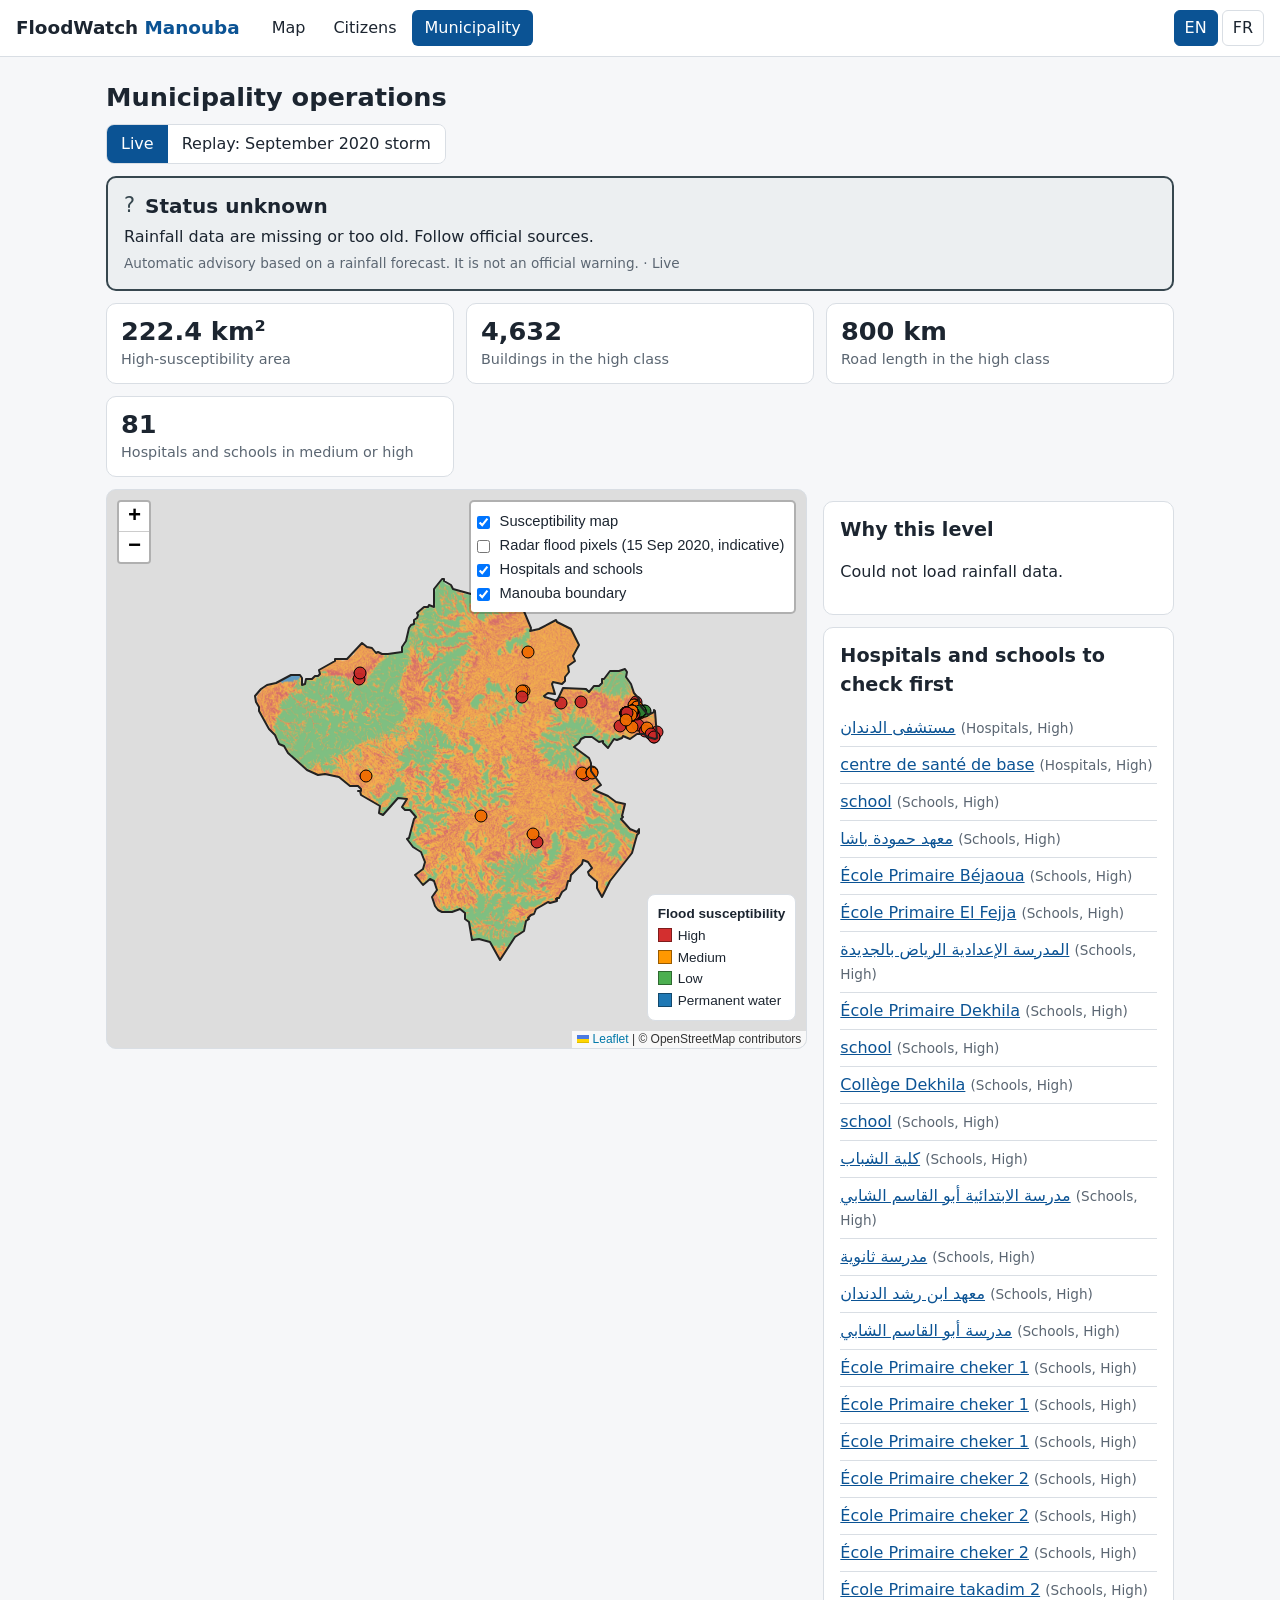
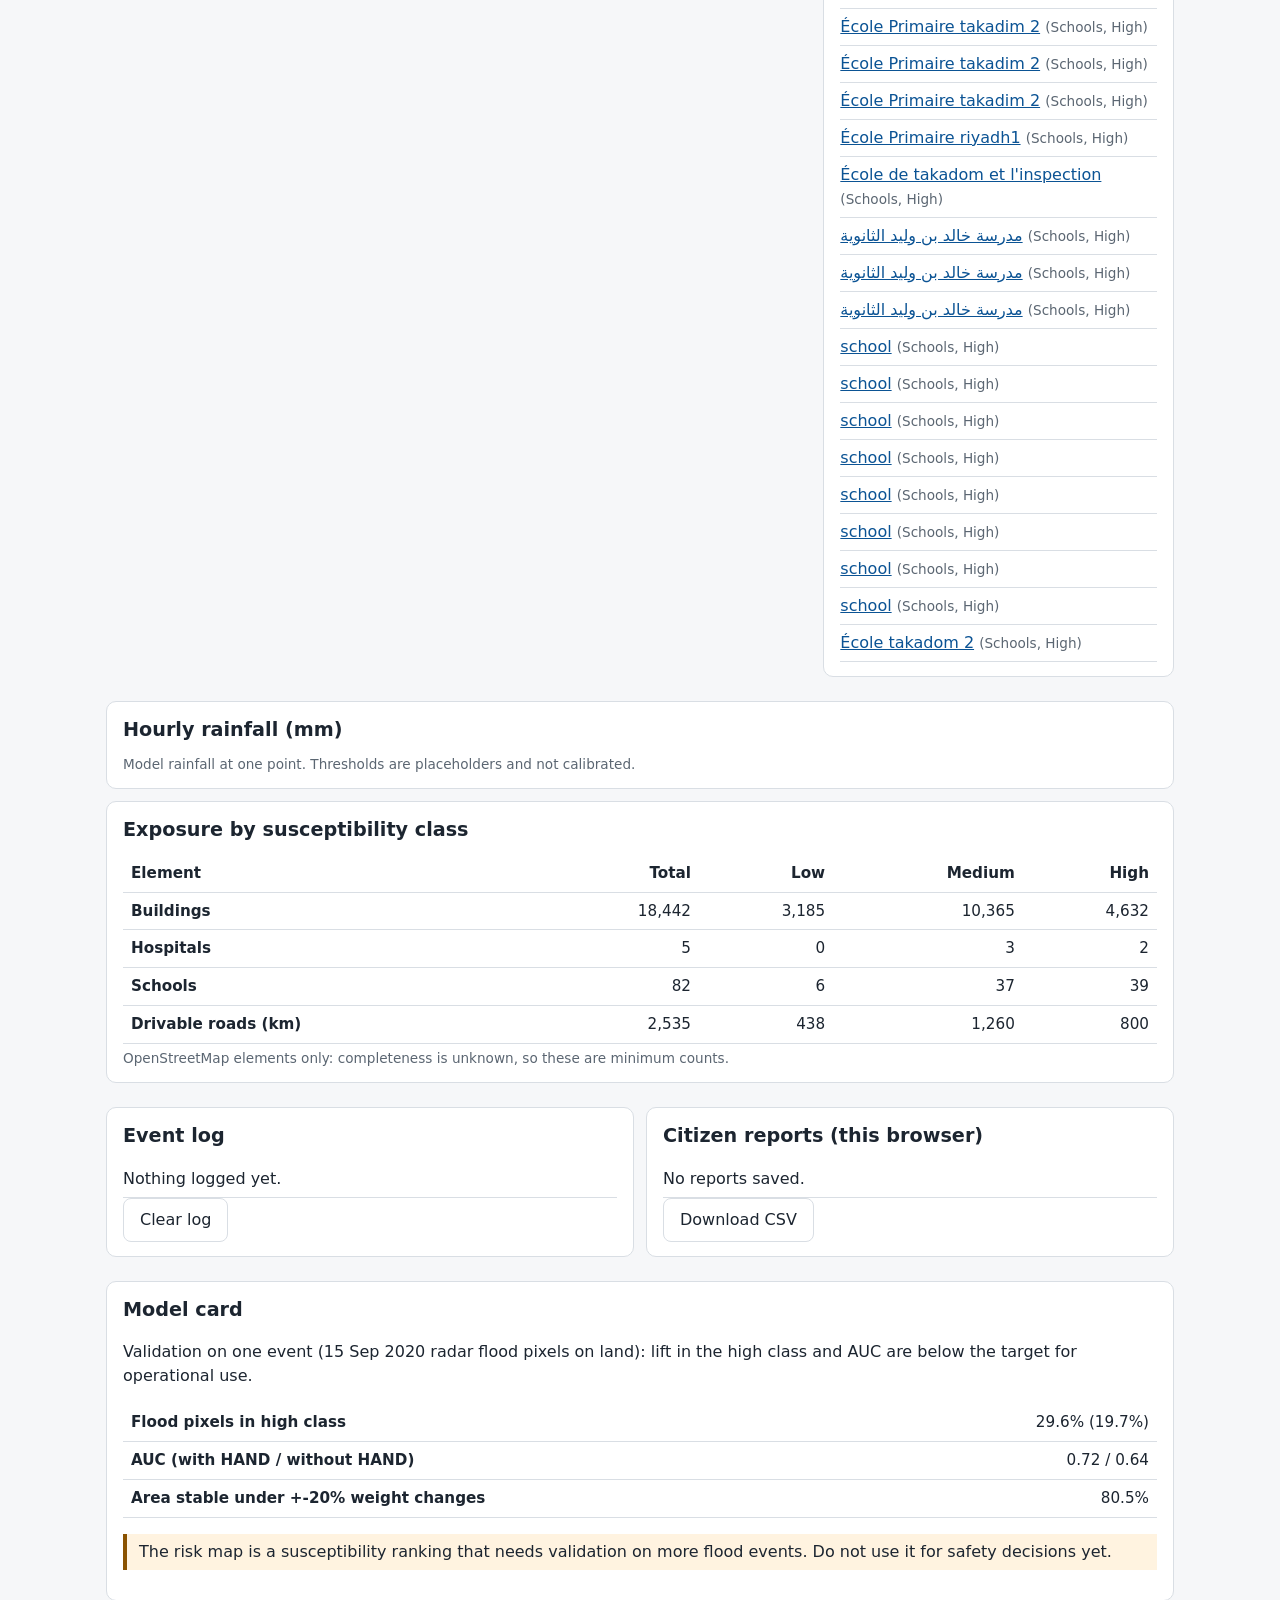
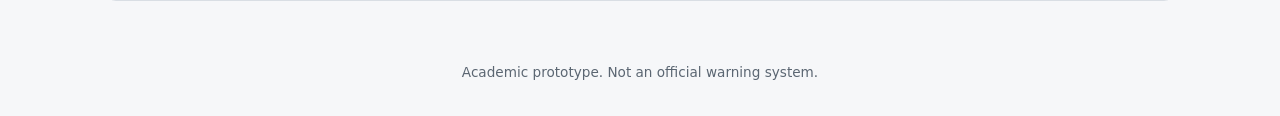
==== municipality.html @ 6d6fad41 "Add files via upload" ====
<!DOCTYPE html>
<html lang="en">
<head>
<meta charset="utf-8">
<meta name="viewport" content="width=device-width, initial-scale=1">
<title>FloodWatch Manouba - Municipality</title>
<link rel="stylesheet" href="lib/leaflet/leaflet.css">
<link rel="stylesheet" href="css/style.css">
</head>
<body>
<main>
  <h1 data-i18n="muni_h"></h1>
  <div class="row">
    <div class="seg" role="group" aria-label="Mode"><button id="m-live" type="button" aria-pressed="true" data-i18n="mode_live"></button><button id="m-replay" type="button" aria-pressed="false" data-i18n="mode_replay"></button></div>
  </div>
  <div id="banner" class="banner lvl-unknown" aria-live="polite"></div>
  <div id="replay-box" class="card" hidden>
    <label for="slider" data-i18n="replay_time"></label>
    <input id="slider" type="range" min="0" max="0" value="0"><p class="small" id="slider-t"></p>
    <p class="small" data-i18n="replay_hint"></p>
    <h2 data-i18n="tl_h"></h2><p id="timeline"></p><p class="small" data-i18n="tl_note"></p>
  </div>
  <div class="grid2" id="kpis"></div>
  <div class="two" style="margin-top:12px">
    <div class="map" id="map"><div id="map-msg"></div></div>
    <div>
      <section class="card"><h2 style="margin-top:0" data-i18n="why_h"></h2><div id="why"></div><p class="small" id="thr"></p></section>
      <section class="card"><h2 style="margin-top:0" data-i18n="fac_h"></h2><ul class="clean" id="fac"></ul></section>
    </div>
  </div>
  <section class="card"><h2 style="margin-top:0" data-i18n="rain_h"></h2><div class="chart" id="chart"></div><p class="small" data-i18n="rain_note"></p></section>
  <section class="card"><h2 style="margin-top:0" data-i18n="exp_h"></h2><div id="exp"></div><p class="small" data-i18n="exp_note"></p></section>
  <div class="grid2">
    <section class="card"><h2 style="margin-top:0" data-i18n="log_h"></h2><ul class="clean" id="log"></ul><button class="btn alt" id="log-clear" type="button" data-i18n="log_clear"></button></section>
    <section class="card"><h2 style="margin-top:0" data-i18n="rep_h"></h2><ul class="clean" id="reps"></ul><button class="btn alt" id="rep-csv" type="button" data-i18n="rep_csv"></button></section>
  </div>
  <section class="card"><h2 style="margin-top:0" data-i18n="val_h"></h2><p data-i18n="val_p"></p><div id="val"></div><p class="warn" data-i18n="val_note"></p></section>
</main>
<script src="lib/leaflet/leaflet.js"></script>
<script src="js/config.js"></script>
<script src="js/i18n.js"></script>
<script src="js/common.js"></script>
<script src="js/municipality.js"></script>
</body>
</html>
---- lib/leaflet/leaflet.css ----
/* required styles */

.leaflet-pane,
.leaflet-tile,
.leaflet-marker-icon,
.leaflet-marker-shadow,
.leaflet-tile-container,
.leaflet-pane > svg,
.leaflet-pane > canvas,
.leaflet-zoom-box,
.leaflet-image-layer,
.leaflet-layer {
	position: absolute;
	left: 0;
	top: 0;
	}
.leaflet-container {
	overflow: hidden;
	}
.leaflet-tile,
.leaflet-marker-icon,
.leaflet-marker-shadow {
	-webkit-user-select: none;
	   -moz-user-select: none;
	        user-select: none;
	  -webkit-user-drag: none;
	}
/* Prevents IE11 from highlighting tiles in blue */
.leaflet-tile::selection {
	background: transparent;
}
/* Safari renders non-retina tile on retina better with this, but Chrome is worse */
.leaflet-safari .leaflet-tile {
	image-rendering: -webkit-optimize-contrast;
	}
/* hack that prevents hw layers "stretching" when loading new tiles */
.leaflet-safari .leaflet-tile-container {
	width: 1600px;
	height: 1600px;
	-webkit-transform-origin: 0 0;
	}
.leaflet-marker-icon,
.leaflet-marker-shadow {
	display: block;
	}
/* .leaflet-container svg: reset svg max-width decleration shipped in Joomla! (joomla.org) 3.x */
/* .leaflet-container img: map is broken in FF if you have max-width: 100% on tiles */
.leaflet-container .leaflet-overlay-pane svg {
	max-width: none !important;
	max-height: none !important;
	}
.leaflet-container .leaflet-marker-pane img,
.leaflet-container .leaflet-shadow-pane img,
.leaflet-container .leaflet-tile-pane img,
.leaflet-container img.leaflet-image-layer,
.leaflet-container .leaflet-tile {
	max-width: none !important;
	max-height: none !important;
	width: auto;
	padding: 0;
	}

.leaflet-container img.leaflet-tile {
	/* See: https://bugs.chromium.org/p/chromium/issues/detail?id=600120 */
	mix-blend-mode: plus-lighter;
}

.leaflet-container.leaflet-touch-zoom {
	-ms-touch-action: pan-x pan-y;
	touch-action: pan-x pan-y;
	}
.leaflet-container.leaflet-touch-drag {
	-ms-touch-action: pinch-zoom;
	/* Fallback for FF which doesn't support pinch-zoom */
	touch-action: none;
	touch-action: pinch-zoom;
}
.leaflet-container.leaflet-touch-drag.leaflet-touch-zoom {
	-ms-touch-action: none;
	touch-action: none;
}
.leaflet-container {
	-webkit-tap-highlight-color: transparent;
}
.leaflet-container a {
	-webkit-tap-highlight-color: rgba(51, 181, 229, 0.4);
}
.leaflet-tile {
	filter: inherit;
	visibility: hidden;
	}
.leaflet-tile-loaded {
	visibility: inherit;
	}
.leaflet-zoom-box {
	width: 0;
	height: 0;
	-moz-box-sizing: border-box;
	     box-sizing: border-box;
	z-index: 800;
	}
/* workaround for https://bugzilla.mozilla.org/show_bug.cgi?id=888319 */
.leaflet-overlay-pane svg {
	-moz-user-select: none;
	}

.leaflet-pane         { z-index: 400; }

.leaflet-tile-pane    { z-index: 200; }
.leaflet-overlay-pane { z-index: 400; }
.leaflet-shadow-pane  { z-index: 500; }
.leaflet-marker-pane  { z-index: 600; }
.leaflet-tooltip-pane   { z-index: 650; }
.leaflet-popup-pane   { z-index: 700; }

.leaflet-map-pane canvas { z-index: 100; }
.leaflet-map-pane svg    { z-index: 200; }

.leaflet-vml-shape {
	width: 1px;
	height: 1px;
	}
.lvml {
	behavior: url(#default#VML);
	display: inline-block;
	position: absolute;
	}


/* control positioning */

.leaflet-control {
	position: relative;
	z-index: 800;
	pointer-events: visiblePainted; /* IE 9-10 doesn't have auto */
	pointer-events: auto;
	}
.leaflet-top,
.leaflet-bottom {
	position: absolute;
	z-index: 1000;
	pointer-events: none;
	}
.leaflet-top {
	top: 0;
	}
.leaflet-right {
	right: 0;
	}
.leaflet-bottom {
	bottom: 0;
	}
.leaflet-left {
	left: 0;
	}
.leaflet-control {
	float: left;
	clear: both;
	}
.leaflet-right .leaflet-control {
	float: right;
	}
.leaflet-top .leaflet-control {
	margin-top: 10px;
	}
.leaflet-bottom .leaflet-control {
	margin-bottom: 10px;
	}
.leaflet-left .leaflet-control {
	margin-left: 10px;
	}
.leaflet-right .leaflet-control {
	margin-right: 10px;
	}


/* zoom and fade animations */

.leaflet-fade-anim .leaflet-popup {
	opacity: 0;
	-webkit-transition: opacity 0.2s linear;
	   -moz-transition: opacity 0.2s linear;
	        transition: opacity 0.2s linear;
	}
.leaflet-fade-anim .leaflet-map-pane .leaflet-popup {
	opacity: 1;
	}
.leaflet-zoom-animated {
	-webkit-transform-origin: 0 0;
	    -ms-transform-origin: 0 0;
	        transform-origin: 0 0;
	}
svg.leaflet-zoom-animated {
	will-change: transform;
}

.leaflet-zoom-anim .leaflet-zoom-animated {
	-webkit-transition: -webkit-transform 0.25s cubic-bezier(0,0,0.25,1);
	   -moz-transition:    -moz-transform 0.25s cubic-bezier(0,0,0.25,1);
	        transition:         transform 0.25s cubic-bezier(0,0,0.25,1);
	}
.leaflet-zoom-anim .leaflet-tile,
.leaflet-pan-anim .leaflet-tile {
	-webkit-transition: none;
	   -moz-transition: none;
	        transition: none;
	}

.leaflet-zoom-anim .leaflet-zoom-hide {
	visibility: hidden;
	}


/* cursors */

.leaflet-interactive {
	cursor: pointer;
	}
.leaflet-grab {
	cursor: -webkit-grab;
	cursor:    -moz-grab;
	cursor:         grab;
	}
.leaflet-crosshair,
.leaflet-crosshair .leaflet-interactive {
	cursor: crosshair;
	}
.leaflet-popup-pane,
.leaflet-control {
	cursor: auto;
	}
.leaflet-dragging .leaflet-grab,
.leaflet-dragging .leaflet-grab .leaflet-interactive,
.leaflet-dragging .leaflet-marker-draggable {
	cursor: move;
	cursor: -webkit-grabbing;
	cursor:    -moz-grabbing;
	cursor:         grabbing;
	}

/* marker & overlays interactivity */
.leaflet-marker-icon,
.leaflet-marker-shadow,
.leaflet-image-layer,
.leaflet-pane > svg path,
.leaflet-tile-container {
	pointer-events: none;
	}

.leaflet-marker-icon.leaflet-interactive,
.leaflet-image-layer.leaflet-interactive,
.leaflet-pane > svg path.leaflet-interactive,
svg.leaflet-image-layer.leaflet-interactive path {
	pointer-events: visiblePainted; /* IE 9-10 doesn't have auto */
	pointer-events: auto;
	}

/* visual tweaks */

.leaflet-container {
	background: #ddd;
	outline-offset: 1px;
	}
.leaflet-container a {
	color: #0078A8;
	}
.leaflet-zoom-box {
	border: 2px dotted #38f;
	background: rgba(255,255,255,0.5);
	}


/* general typography */
.leaflet-container {
	font-family: "Helvetica Neue", Arial, Helvetica, sans-serif;
	font-size: 12px;
	font-size: 0.75rem;
	line-height: 1.5;
	}


/* general toolbar styles */

.leaflet-bar {
	box-shadow: 0 1px 5px rgba(0,0,0,0.65);
	border-radius: 4px;
	}
.leaflet-bar a {
	background-color: #fff;
	border-bottom: 1px solid #ccc;
	width: 26px;
	height: 26px;
	line-height: 26px;
	display: block;
	text-align: center;
	text-decoration: none;
	color: black;
	}
.leaflet-bar a,
.leaflet-control-layers-toggle {
	background-position: 50% 50%;
	background-repeat: no-repeat;
	display: block;
	}
.leaflet-bar a:hover,
.leaflet-bar a:focus {
	background-color: #f4f4f4;
	}
.leaflet-bar a:first-child {
	border-top-left-radius: 4px;
	border-top-right-radius: 4px;
	}
.leaflet-bar a:last-child {
	border-bottom-left-radius: 4px;
	border-bottom-right-radius: 4px;
	border-bottom: none;
	}
.leaflet-bar a.leaflet-disabled {
	cursor: default;
	background-color: #f4f4f4;
	color: #bbb;
	}

.leaflet-touch .leaflet-bar a {
	width: 30px;
	height: 30px;
	line-height: 30px;
	}
.leaflet-touch .leaflet-bar a:first-child {
	border-top-left-radius: 2px;
	border-top-right-radius: 2px;
	}
.leaflet-touch .leaflet-bar a:last-child {
	border-bottom-left-radius: 2px;
	border-bottom-right-radius: 2px;
	}

/* zoom control */

.leaflet-control-zoom-in,
.leaflet-control-zoom-out {
	font: bold 18px 'Lucida Console', Monaco, monospace;
	text-indent: 1px;
	}

.leaflet-touch .leaflet-control-zoom-in, .leaflet-touch .leaflet-control-zoom-out  {
	font-size: 22px;
	}


/* layers control */

.leaflet-control-layers {
	box-shadow: 0 1px 5px rgba(0,0,0,0.4);
	background: #fff;
	border-radius: 5px;
	}
.leaflet-control-layers-toggle {
	background-image: url(images/layers.png);
	width: 36px;
	height: 36px;
	}
.leaflet-retina .leaflet-control-layers-toggle {
	background-image: url(images/layers-2x.png);
	background-size: 26px 26px;
	}
.leaflet-touch .leaflet-control-layers-toggle {
	width: 44px;
	height: 44px;
	}
.leaflet-control-layers .leaflet-control-layers-list,
.leaflet-control-layers-expanded .leaflet-control-layers-toggle {
	display: none;
	}
.leaflet-control-layers-expanded .leaflet-control-layers-list {
	display: block;
	position: relative;
	}
.leaflet-control-layers-expanded {
	padding: 6px 10px 6px 6px;
	color: #333;
	background: #fff;
	}
.leaflet-control-layers-scrollbar {
	overflow-y: scroll;
	overflow-x: hidden;
	padding-right: 5px;
	}
.leaflet-control-layers-selector {
	margin-top: 2px;
	position: relative;
	top: 1px;
	}
.leaflet-control-layers label {
	display: block;
	font-size: 13px;
	font-size: 1.08333em;
	}
.leaflet-control-layers-separator {
	height: 0;
	border-top: 1px solid #ddd;
	margin: 5px -10px 5px -6px;
	}

/* Default icon URLs */
.leaflet-default-icon-path { /* used only in path-guessing heuristic, see L.Icon.Default */
	background-image: url(images/marker-icon.png);
	}


/* attribution and scale controls */

.leaflet-container .leaflet-control-attribution {
	background: #fff;
	background: rgba(255, 255, 255, 0.8);
	margin: 0;
	}
.leaflet-control-attribution,
.leaflet-control-scale-line {
	padding: 0 5px;
	color: #333;
	line-height: 1.4;
	}
.leaflet-control-attribution a {
	text-decoration: none;
	}
.leaflet-control-attribution a:hover,
.leaflet-control-attribution a:focus {
	text-decoration: underline;
	}
.leaflet-attribution-flag {
	display: inline !important;
	vertical-align: baseline !important;
	width: 1em;
	height: 0.6669em;
	}
.leaflet-left .leaflet-control-scale {
	margin-left: 5px;
	}
.leaflet-bottom .leaflet-control-scale {
	margin-bottom: 5px;
	}
.leaflet-control-scale-line {
	border: 2px solid #777;
	border-top: none;
	line-height: 1.1;
	padding: 2px 5px 1px;
	white-space: nowrap;
	-moz-box-sizing: border-box;
	     box-sizing: border-box;
	background: rgba(255, 255, 255, 0.8);
	text-shadow: 1px 1px #fff;
	}
.leaflet-control-scale-line:not(:first-child) {
	border-top: 2px solid #777;
	border-bottom: none;
	margin-top: -2px;
	}
.leaflet-control-scale-line:not(:first-child):not(:last-child) {
	border-bottom: 2px solid #777;
	}

.leaflet-touch .leaflet-control-attribution,
.leaflet-touch .leaflet-control-layers,
.leaflet-touch .leaflet-bar {
	box-shadow: none;
	}
.leaflet-touch .leaflet-control-layers,
.leaflet-touch .leaflet-bar {
	border: 2px solid rgba(0,0,0,0.2);
	background-clip: padding-box;
	}


/* popup */

.leaflet-popup {
	position: absolute;
	text-align: center;
	margin-bottom: 20px;
	}
.leaflet-popup-content-wrapper {
	padding: 1px;
	text-align: left;
	border-radius: 12px;
	}
.leaflet-popup-content {
	margin: 13px 24px 13px 20px;
	line-height: 1.3;
	font-size: 13px;
	font-size: 1.08333em;
	min-height: 1px;
	}
.leaflet-popup-content p {
	margin: 17px 0;
	margin: 1.3em 0;
	}
.leaflet-popup-tip-container {
	width: 40px;
	height: 20px;
	position: absolute;
	left: 50%;
	margin-top: -1px;
	margin-left: -20px;
	overflow: hidden;
	pointer-events: none;
	}
.leaflet-popup-tip {
	width: 17px;
	height: 17px;
	padding: 1px;

	margin: -10px auto 0;
	pointer-events: auto;

	-webkit-transform: rotate(45deg);
	   -moz-transform: rotate(45deg);
	    -ms-transform: rotate(45deg);
	        transform: rotate(45deg);
	}
.leaflet-popup-content-wrapper,
.leaflet-popup-tip {
	background: white;
	color: #333;
	box-shadow: 0 3px 14px rgba(0,0,0,0.4);
	}
.leaflet-container a.leaflet-popup-close-button {
	position: absolute;
	top: 0;
	right: 0;
	border: none;
	text-align: center;
	width: 24px;
	height: 24px;
	font: 16px/24px Tahoma, Verdana, sans-serif;
	color: #757575;
	text-decoration: none;
	background: transparent;
	}
.leaflet-container a.leaflet-popup-close-button:hover,
.leaflet-container a.leaflet-popup-close-button:focus {
	color: #585858;
	}
.leaflet-popup-scrolled {
	overflow: auto;
	}

.leaflet-oldie .leaflet-popup-content-wrapper {
	-ms-zoom: 1;
	}
.leaflet-oldie .leaflet-popup-tip {
	width: 24px;
	margin: 0 auto;

	-ms-filter: "progid:DXImageTransform.Microsoft.Matrix(M11=0.70710678, M12=0.70710678, M21=-0.70710678, M22=0.70710678)";
	filter: progid:DXImageTransform.Microsoft.Matrix(M11=0.70710678, M12=0.70710678, M21=-0.70710678, M22=0.70710678);
	}

.leaflet-oldie .leaflet-control-zoom,
.leaflet-oldie .leaflet-control-layers,
.leaflet-oldie .leaflet-popup-content-wrapper,
.leaflet-oldie .leaflet-popup-tip {
	border: 1px solid #999;
	}


/* div icon */

.leaflet-div-icon {
	background: #fff;
	border: 1px solid #666;
	}


/* Tooltip */
/* Base styles for the element that has a tooltip */
.leaflet-tooltip {
	position: absolute;
	padding: 6px;
	background-color: #fff;
	border: 1px solid #fff;
	border-radius: 3px;
	color: #222;
	white-space: nowrap;
	-webkit-user-select: none;
	-moz-user-select: none;
	-ms-user-select: none;
	user-select: none;
	pointer-events: none;
	box-shadow: 0 1px 3px rgba(0,0,0,0.4);
	}
.leaflet-tooltip.leaflet-interactive {
	cursor: pointer;
	pointer-events: auto;
	}
.leaflet-tooltip-top:before,
.leaflet-tooltip-bottom:before,
.leaflet-tooltip-left:before,
.leaflet-tooltip-right:before {
	position: absolute;
	pointer-events: none;
	border: 6px solid transparent;
	background: transparent;
	content: "";
	}

/* Directions */

.leaflet-tooltip-bottom {
	margin-top: 6px;
}
.leaflet-tooltip-top {
	margin-top: -6px;
}
.leaflet-tooltip-bottom:before,
.leaflet-tooltip-top:before {
	left: 50%;
	margin-left: -6px;
	}
.leaflet-tooltip-top:before {
	bottom: 0;
	margin-bottom: -12px;
	border-top-color: #fff;
	}
.leaflet-tooltip-bottom:before {
	top: 0;
	margin-top: -12px;
	margin-left: -6px;
	border-bottom-color: #fff;
	}
.leaflet-tooltip-left {
	margin-left: -6px;
}
.leaflet-tooltip-right {
	margin-left: 6px;
}
.leaflet-tooltip-left:before,
.leaflet-tooltip-right:before {
	top: 50%;
	margin-top: -6px;
	}
.leaflet-tooltip-left:before {
	right: 0;
	margin-right: -12px;
	border-left-color: #fff;
	}
.leaflet-tooltip-right:before {
	left: 0;
	margin-left: -12px;
	border-right-color: #fff;
	}

/* Printing */

@media print {
	/* Prevent printers from removing background-images of controls. */
	.leaflet-control {
		-webkit-print-color-adjust: exact;
		print-color-adjust: exact;
		}
	}
---- css/style.css ----
:root{--bg:#f6f7f9;--fg:#1c2530;--mut:#5b6672;--card:#fff;--line:#d9dee4;--brand:#0b5394;
--ok:#2e7d32;--ok-bg:#e8f5e9;--wa:#8a5200;--wa-bg:#fff3e0;--al:#b71c1c;--al-bg:#ffebee;--un:#37474f;--un-bg:#eceff1}
@media (prefers-color-scheme:dark){:root{--bg:#10151b;--fg:#e8edf2;--mut:#a3adb8;--card:#18202a;--line:#2b3744;--brand:#7fb6ee;
--ok:#81c784;--ok-bg:#1b2e1d;--wa:#ffb74d;--wa-bg:#33260f;--al:#ff8a80;--al-bg:#3a1618;--un:#b0bec5;--un-bg:#232c34}}
*{box-sizing:border-box}
body{margin:0;font:16px/1.5 system-ui,-apple-system,"Segoe UI",Roboto,sans-serif;background:var(--bg);color:var(--fg)}
a{color:var(--brand)}
.top{display:flex;flex-wrap:wrap;align-items:center;gap:8px 20px;padding:10px 16px;background:var(--card);border-bottom:1px solid var(--line);position:sticky;top:0;z-index:1000}
.brand{font-weight:700;font-size:1.15rem;text-decoration:none;color:var(--fg)}.brand span{color:var(--brand)}
.top nav{display:flex;gap:4px;flex:1;flex-wrap:wrap}
.top nav a{padding:6px 12px;border-radius:6px;text-decoration:none;color:var(--fg)}
.top nav a[aria-current=page]{background:var(--brand);color:#fff}
.langs{display:flex;gap:4px}
.langbtn{border:1px solid var(--line);background:var(--card);color:var(--fg);padding:5px 10px;border-radius:6px;cursor:pointer;font:inherit}
.langbtn[aria-pressed=true]{background:var(--brand);color:#fff;border-color:var(--brand)}
main{max-width:1100px;margin:0 auto;padding:16px}
h1{font-size:1.6rem;margin:.2em 0 .3em}h2{font-size:1.2rem;margin:1.4em 0 .5em}
.lead{color:var(--mut);margin-top:0}
.card{background:var(--card);border:1px solid var(--line);border-radius:10px;padding:14px 16px;margin:12px 0}
.small{font-size:.85rem;color:var(--mut);margin:.3em 0 0}
.banner{border-radius:10px;padding:12px 16px;border:2px solid;margin:12px 0}
.banner p{margin:.25em 0}.b-head{display:flex;align-items:center;gap:10px;font-size:1.25rem}.b-sym{font-size:1.3rem}
.lvl-standby{background:var(--ok-bg);border-color:var(--ok);color:var(--fg)}.lvl-standby .b-sym{color:var(--ok)}
.lvl-watch{background:var(--wa-bg);border-color:var(--wa)}.lvl-watch .b-sym{color:var(--wa)}
.lvl-alert{background:var(--al-bg);border-color:var(--al)}.lvl-alert .b-sym{color:var(--al)}
.lvl-unknown{background:var(--un-bg);border-color:var(--un)}.lvl-unknown .b-sym{color:var(--un)}
.map{height:min(70vh,560px);min-height:340px;border-radius:10px;border:1px solid var(--line);position:relative}
.maplist{display:grid;grid-template-columns:1fr;gap:12px}
.legend{background:var(--card);color:var(--fg);padding:8px 10px;border-radius:8px;border:1px solid var(--line);font-size:.85rem;line-height:1.6}
.legend i{display:inline-block;width:14px;height:14px;margin-right:6px;border:1px solid #0006;vertical-align:-2px}
.btn{background:var(--brand);color:#fff;border:0;border-radius:8px;padding:9px 16px;font:inherit;cursor:pointer}
.btn.alt{background:var(--card);color:var(--fg);border:1px solid var(--line)}
.btn:disabled{opacity:.5}
.row{display:flex;flex-wrap:wrap;gap:10px;align-items:center}
.grid2{display:grid;gap:12px;grid-template-columns:repeat(auto-fit,minmax(260px,1fr))}
.kpi{background:var(--card);border:1px solid var(--line);border-radius:10px;padding:12px 14px}
.kpi b{display:block;font-size:1.6rem;line-height:1.2}.kpi span{color:var(--mut);font-size:.9rem}
label{display:block;margin:.6em 0 .2em;font-weight:600}
input,select,textarea{width:100%;font:inherit;padding:8px;border:1px solid var(--line);border-radius:6px;background:var(--bg);color:var(--fg)}
fieldset{border:1px solid var(--line);border-radius:10px}
table{width:100%;border-collapse:collapse;font-size:.95rem}th,td{padding:7px 8px;border-bottom:1px solid var(--line);text-align:left}
td.n,th.n{text-align:right;font-variant-numeric:tabular-nums}
.chart svg{width:100%;height:auto}.chart text{font-size:10px;fill:var(--mut)}.chart .grid{stroke:var(--line);stroke-width:1}
.chart .bar{fill:#2f7fc1}.chart .bar.fc{fill:#9ac3e8}.chart .now{stroke:var(--al);stroke-width:2;stroke-dasharray:4 3}
.seg{display:inline-flex;border:1px solid var(--line);border-radius:8px;overflow:hidden}
.seg button{border:0;background:var(--card);color:var(--fg);padding:7px 14px;font:inherit;cursor:pointer}
.seg button[aria-pressed=true]{background:var(--brand);color:#fff}
.warn{border-left:4px solid var(--wa);padding:6px 12px;background:var(--wa-bg)}
.foot{text-align:center;color:var(--mut);padding:20px 16px;font-size:.85rem}
ul.clean{list-style:none;padding:0;margin:0}ul.clean li{padding:6px 0;border-bottom:1px solid var(--line)}
#map-msg{position:absolute;z-index:900;left:50%;top:12px;transform:translateX(-50%);background:var(--card);padding:6px 12px;border-radius:8px;border:1px solid var(--line);font-size:.9rem}
#map-msg:empty{display:none}
@media (min-width:900px){.two{display:grid;grid-template-columns:2fr 1fr;gap:16px}}
/* keep Leaflet's own controls unaffected by the form styles above */
.leaflet-control-layers label{display:block;margin:2px 0;font-weight:400;color:#1c2530}
.leaflet-control-layers input{width:auto;padding:0;margin:0 6px 0 0;vertical-align:middle}
.leaflet-control-layers-list{font-size:.85rem}
.leaflet-popup-content{color:#1c2530}
input[type=range]{padding:0;border:0;background:none}
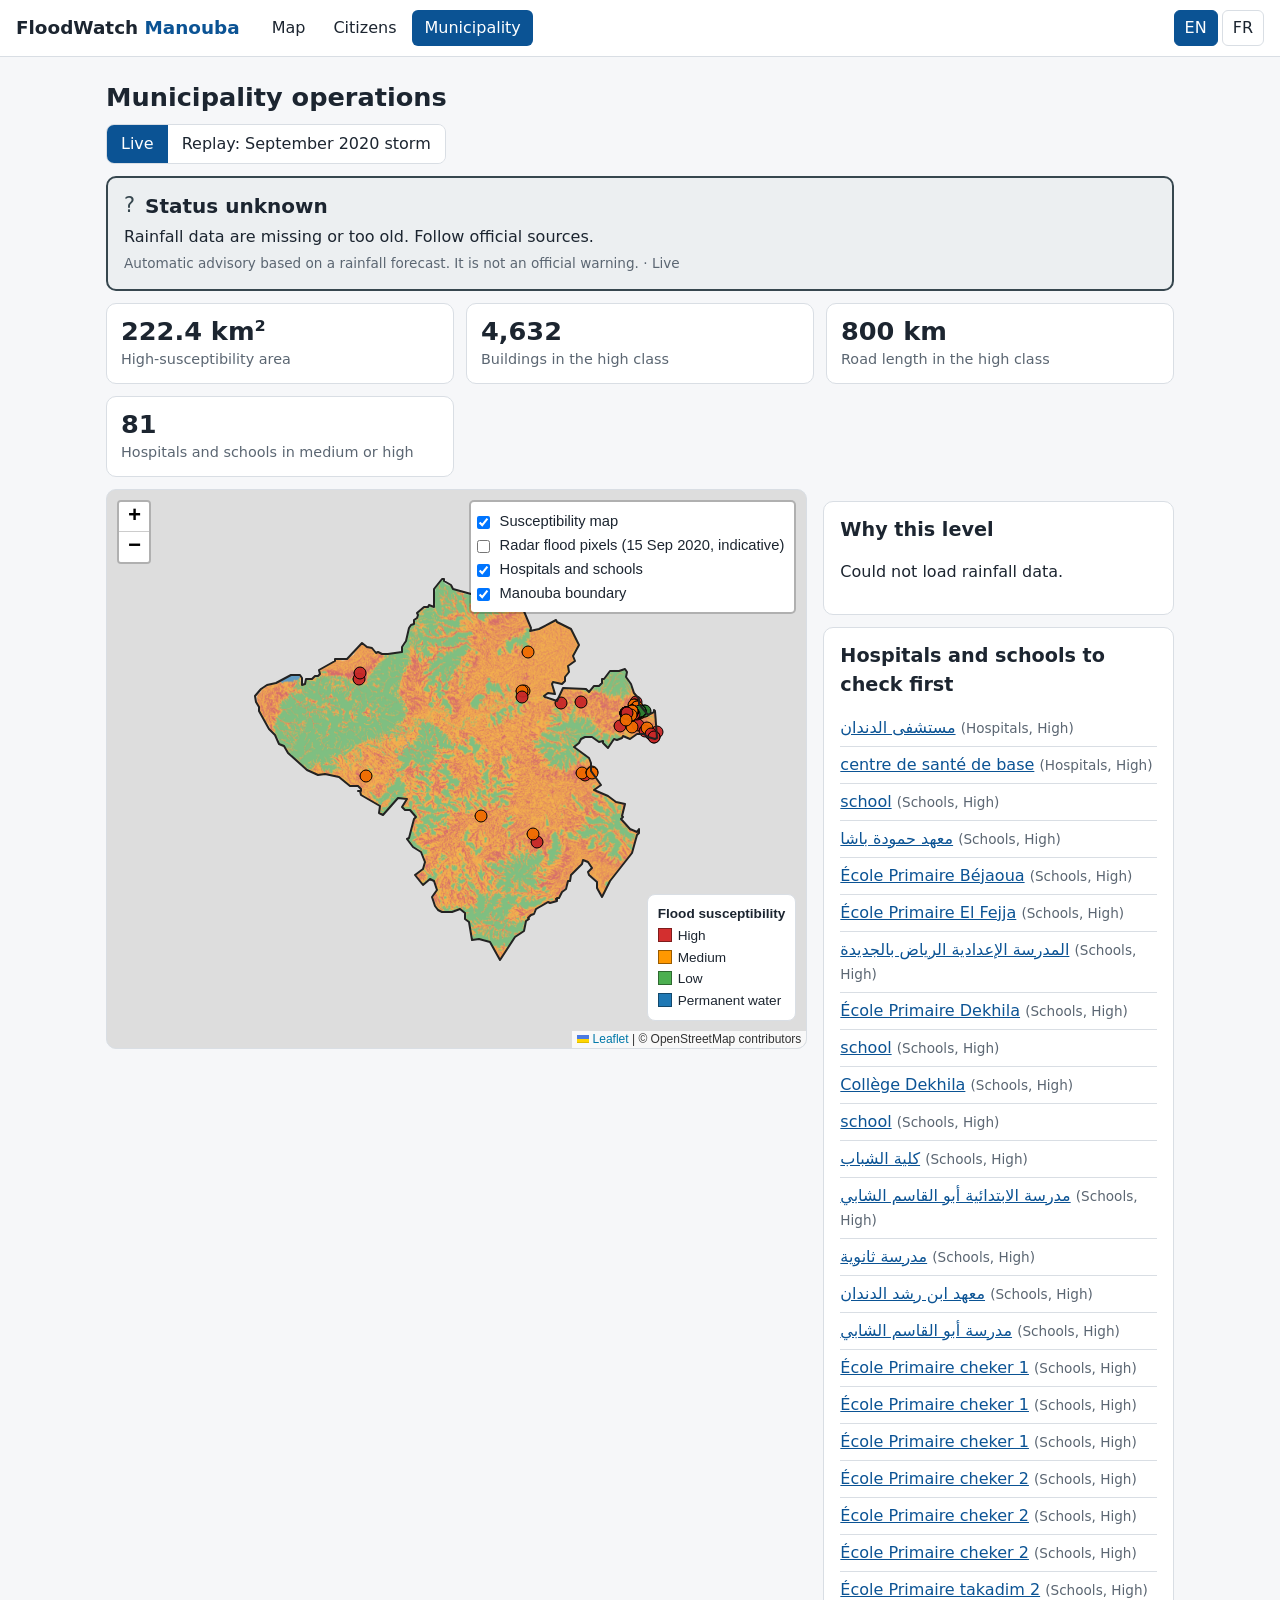
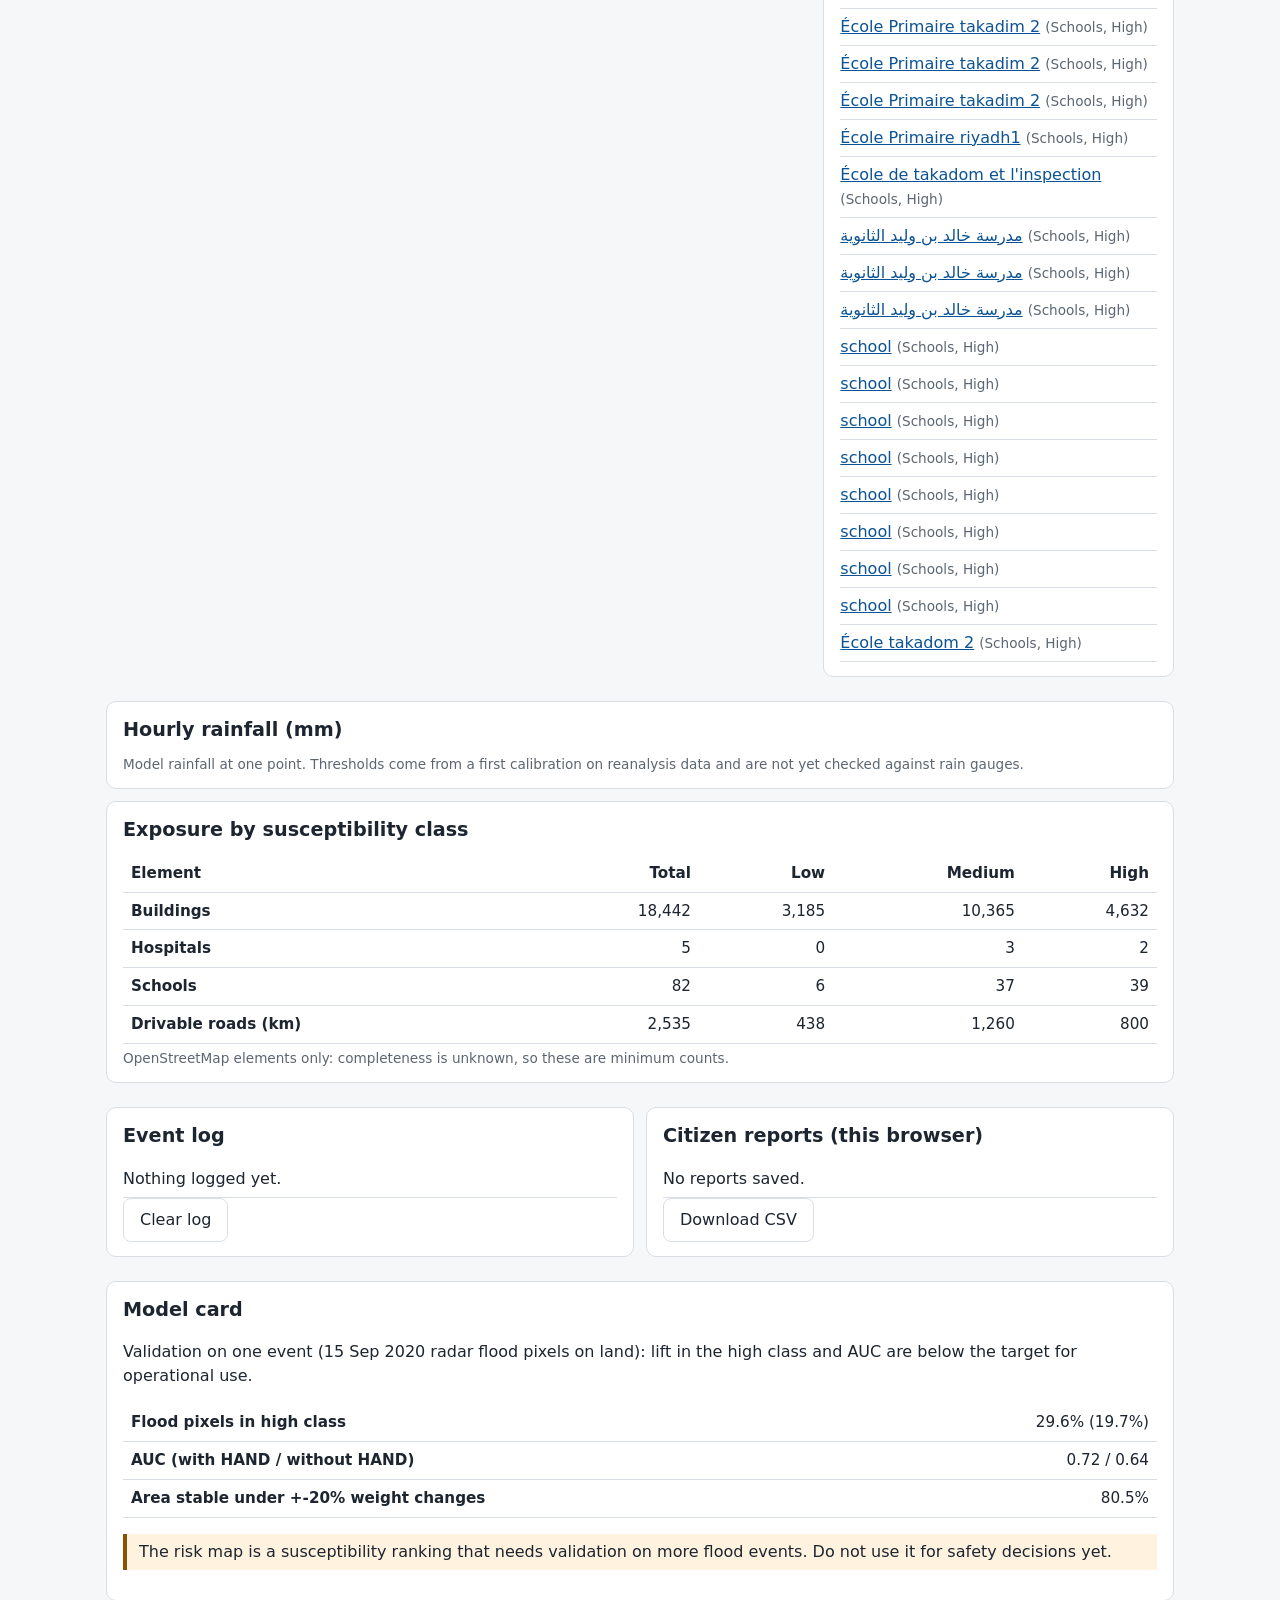
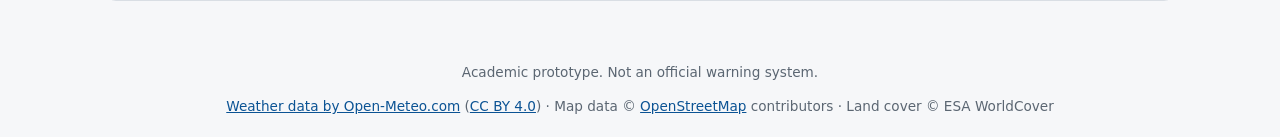
==== commit 1c6c2c22: "Add button to toggle facility section visibility" ====
--- a/municipality.html
+++ b/municipality.html
@@ -25,7 +25,7 @@
     <div class="map" id="map"><div id="map-msg"></div></div>
     <div>
       <section class="card"><h2 style="margin-top:0" data-i18n="why_h"></h2><div id="why"></div><p class="small" id="thr"></p></section>
-      <section class="card"><h2 style="margin-top:0" data-i18n="fac_h"></h2><ul class="clean" id="fac"></ul></section>
+      <section class="card"><h2 style="margin-top:0" data-i18n="fac_h"></h2><ul class="clean" id="fac"></ul><button class="btn alt" id="fac-toggle" type="button" aria-expanded="false" aria-controls="fac" hidden></button></section>
     </div>
   </div>
   <section class="card"><h2 style="margin-top:0" data-i18n="rain_h"></h2><div class="chart" id="chart"></div><p class="small" data-i18n="rain_note"></p></section>
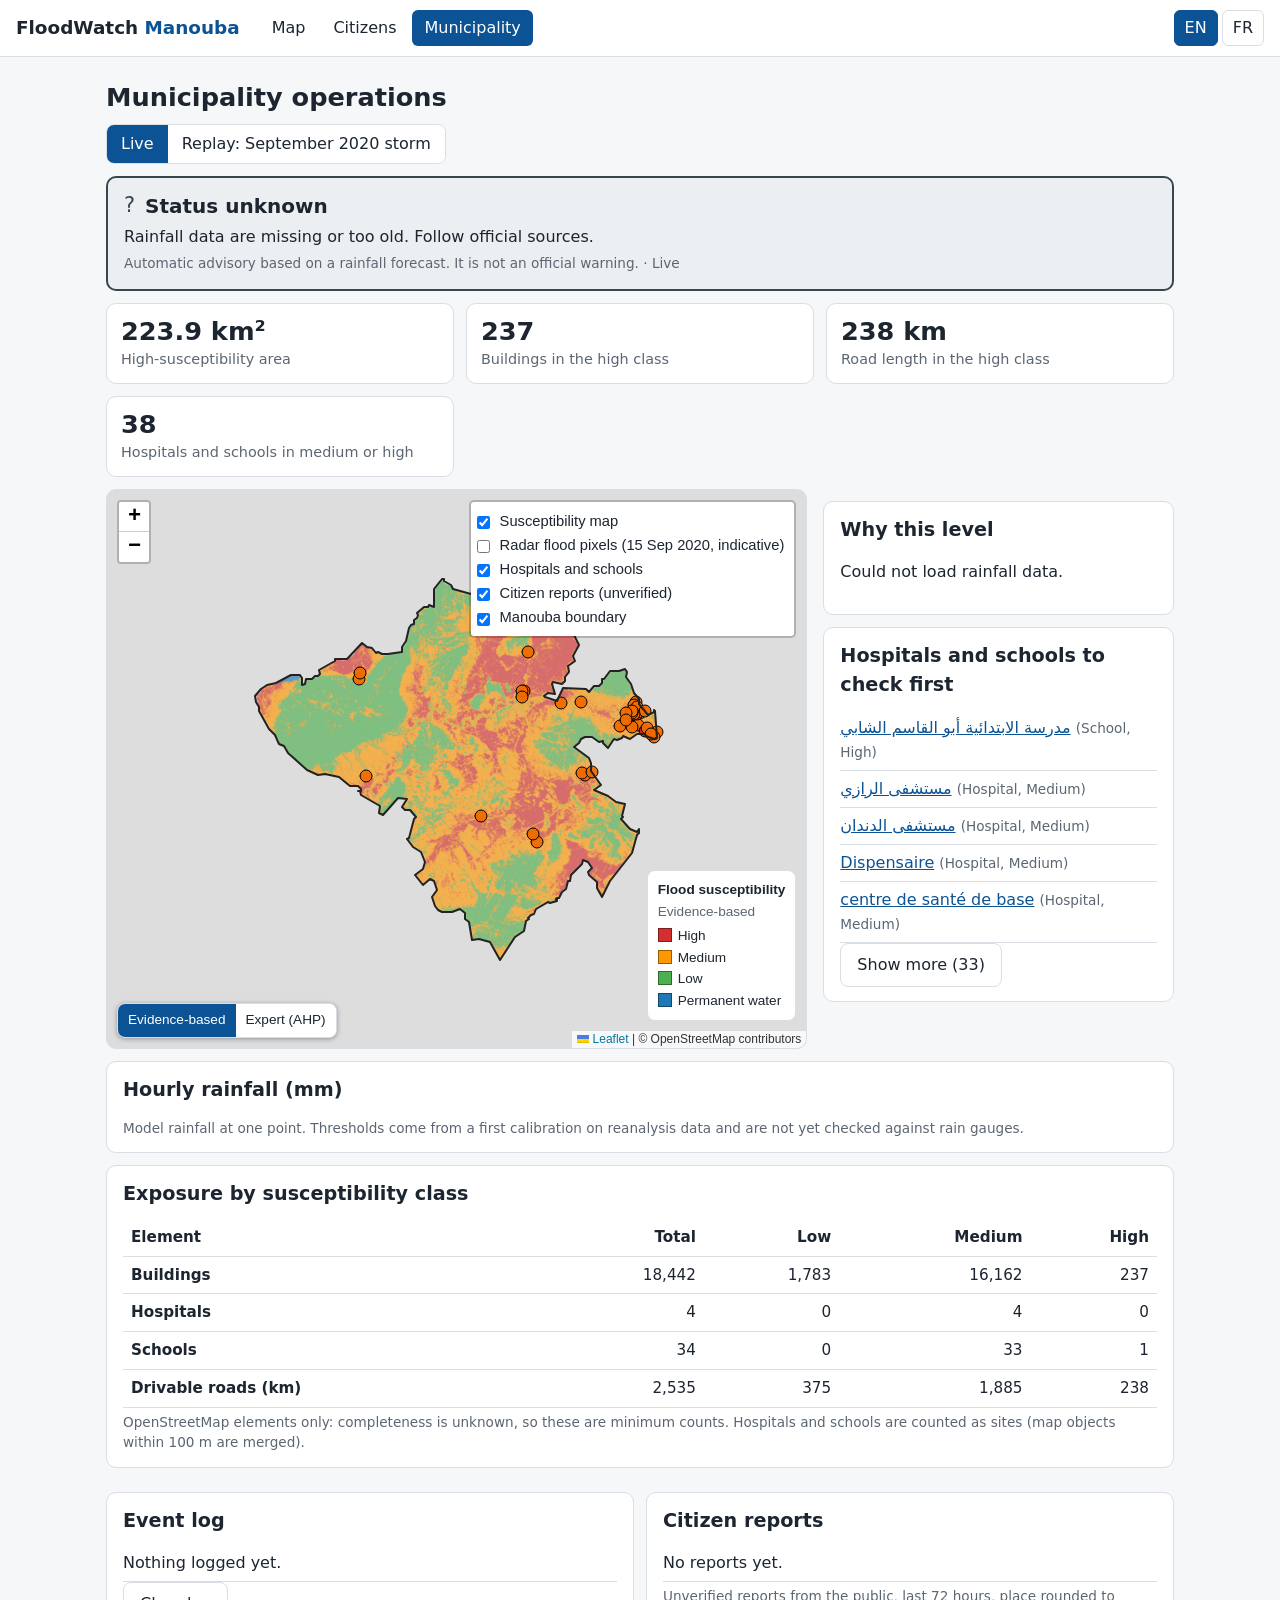
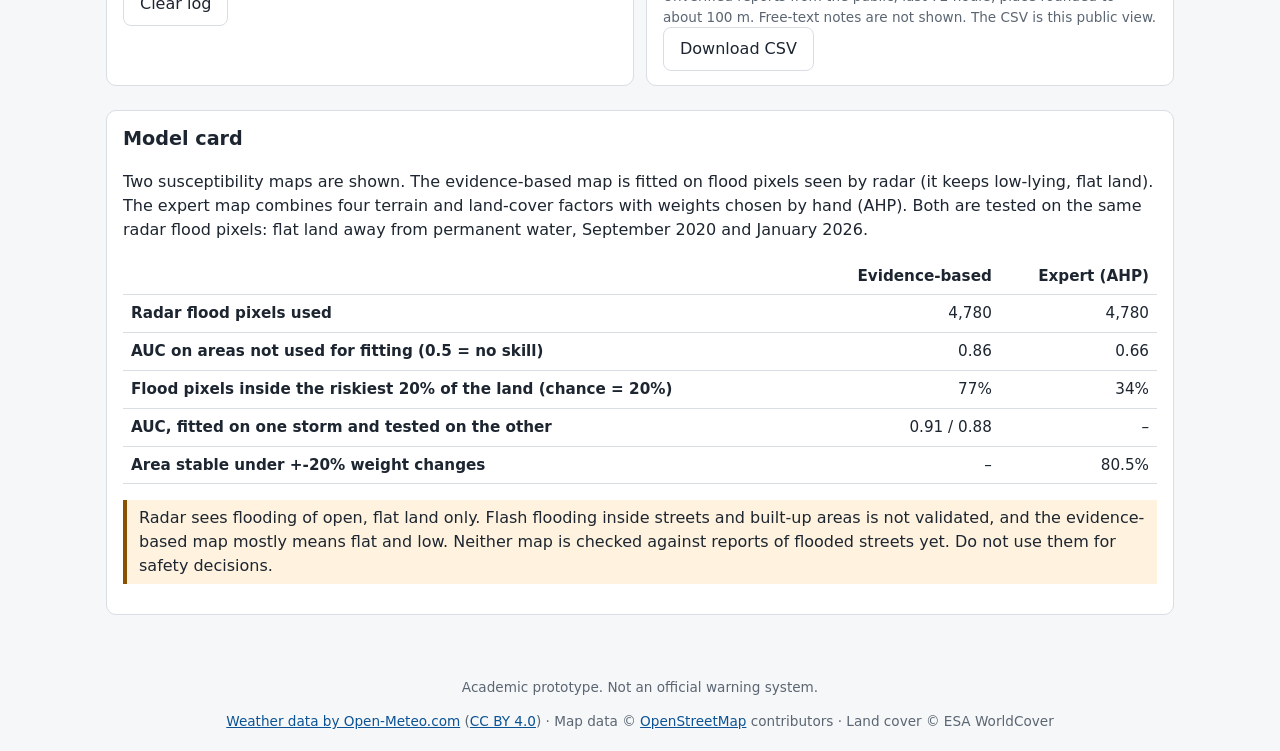
==== commit bfba29f0: "Add files via upload" ====
--- a/municipality.html
+++ b/municipality.html
@@ -32,7 +32,7 @@
   <section class="card"><h2 style="margin-top:0" data-i18n="exp_h"></h2><div id="exp"></div><p class="small" data-i18n="exp_note"></p></section>
   <div class="grid2">
     <section class="card"><h2 style="margin-top:0" data-i18n="log_h"></h2><ul class="clean" id="log"></ul><button class="btn alt" id="log-clear" type="button" data-i18n="log_clear"></button></section>
-    <section class="card"><h2 style="margin-top:0" data-i18n="rep_h"></h2><ul class="clean" id="reps"></ul><button class="btn alt" id="rep-csv" type="button" data-i18n="rep_csv"></button></section>
+    <section class="card"><h2 style="margin-top:0" data-i18n="rep_h"></h2><ul class="clean" id="reps"></ul><p class="small" data-i18n="rep_unverified_note"></p><button class="btn alt" id="rep-csv" type="button" data-i18n="rep_csv"></button></section>
   </div>
   <section class="card"><h2 style="margin-top:0" data-i18n="val_h"></h2><p data-i18n="val_p"></p><div id="val"></div><p class="warn" data-i18n="val_note"></p></section>
 </main>
--- a/css/style.css
+++ b/css/style.css
@@ -40,7 +40,7 @@
 fieldset{border:1px solid var(--line);border-radius:10px}
 table{width:100%;border-collapse:collapse;font-size:.95rem}th,td{padding:7px 8px;border-bottom:1px solid var(--line);text-align:left}
 td.n,th.n{text-align:right;font-variant-numeric:tabular-nums}
-.chart svg{width:100%;height:auto}.chart text{font-size:10px;fill:var(--mut)}.chart .grid{stroke:var(--line);stroke-width:1}
+.chart{overflow-x:auto}.chart svg{width:100%;min-width:600px;height:auto}.chart text{font-size:10px;fill:var(--mut)}.chart .grid{stroke:var(--line);stroke-width:1}
 .chart .bar{fill:#2f7fc1}.chart .bar.fc{fill:#9ac3e8}.chart .now{stroke:var(--al);stroke-width:2;stroke-dasharray:4 3}
 .seg{display:inline-flex;border:1px solid var(--line);border-radius:8px;overflow:hidden}
 .seg button{border:0;background:var(--card);color:var(--fg);padding:7px 14px;font:inherit;cursor:pointer}
@@ -57,3 +57,12 @@
 .leaflet-control-layers-list{font-size:.85rem}
 .leaflet-popup-content{color:#1c2530}
 input[type=range]{padding:0;border:0;background:none}
+
+.chart .dv{stroke:var(--line);stroke-width:1}.chart .dt{font-weight:700}
+.chart .thr{stroke-width:1;stroke-dasharray:3 3}.chart .thr.w{stroke:var(--wa)}.chart .thr.a{stroke:var(--al)}
+.chart .th.w,.chart .th.a{font-size:9px;fill:var(--fg)}
+ul.clean.scroll{max-height:360px;overflow:auto}
+
+.mapswitch{box-shadow:0 1px 5px #0005;background:var(--card)}
+.mapswitch button{font-size:.85rem;padding:6px 10px}
+.legend .small{display:block;margin:0 0 2px}
